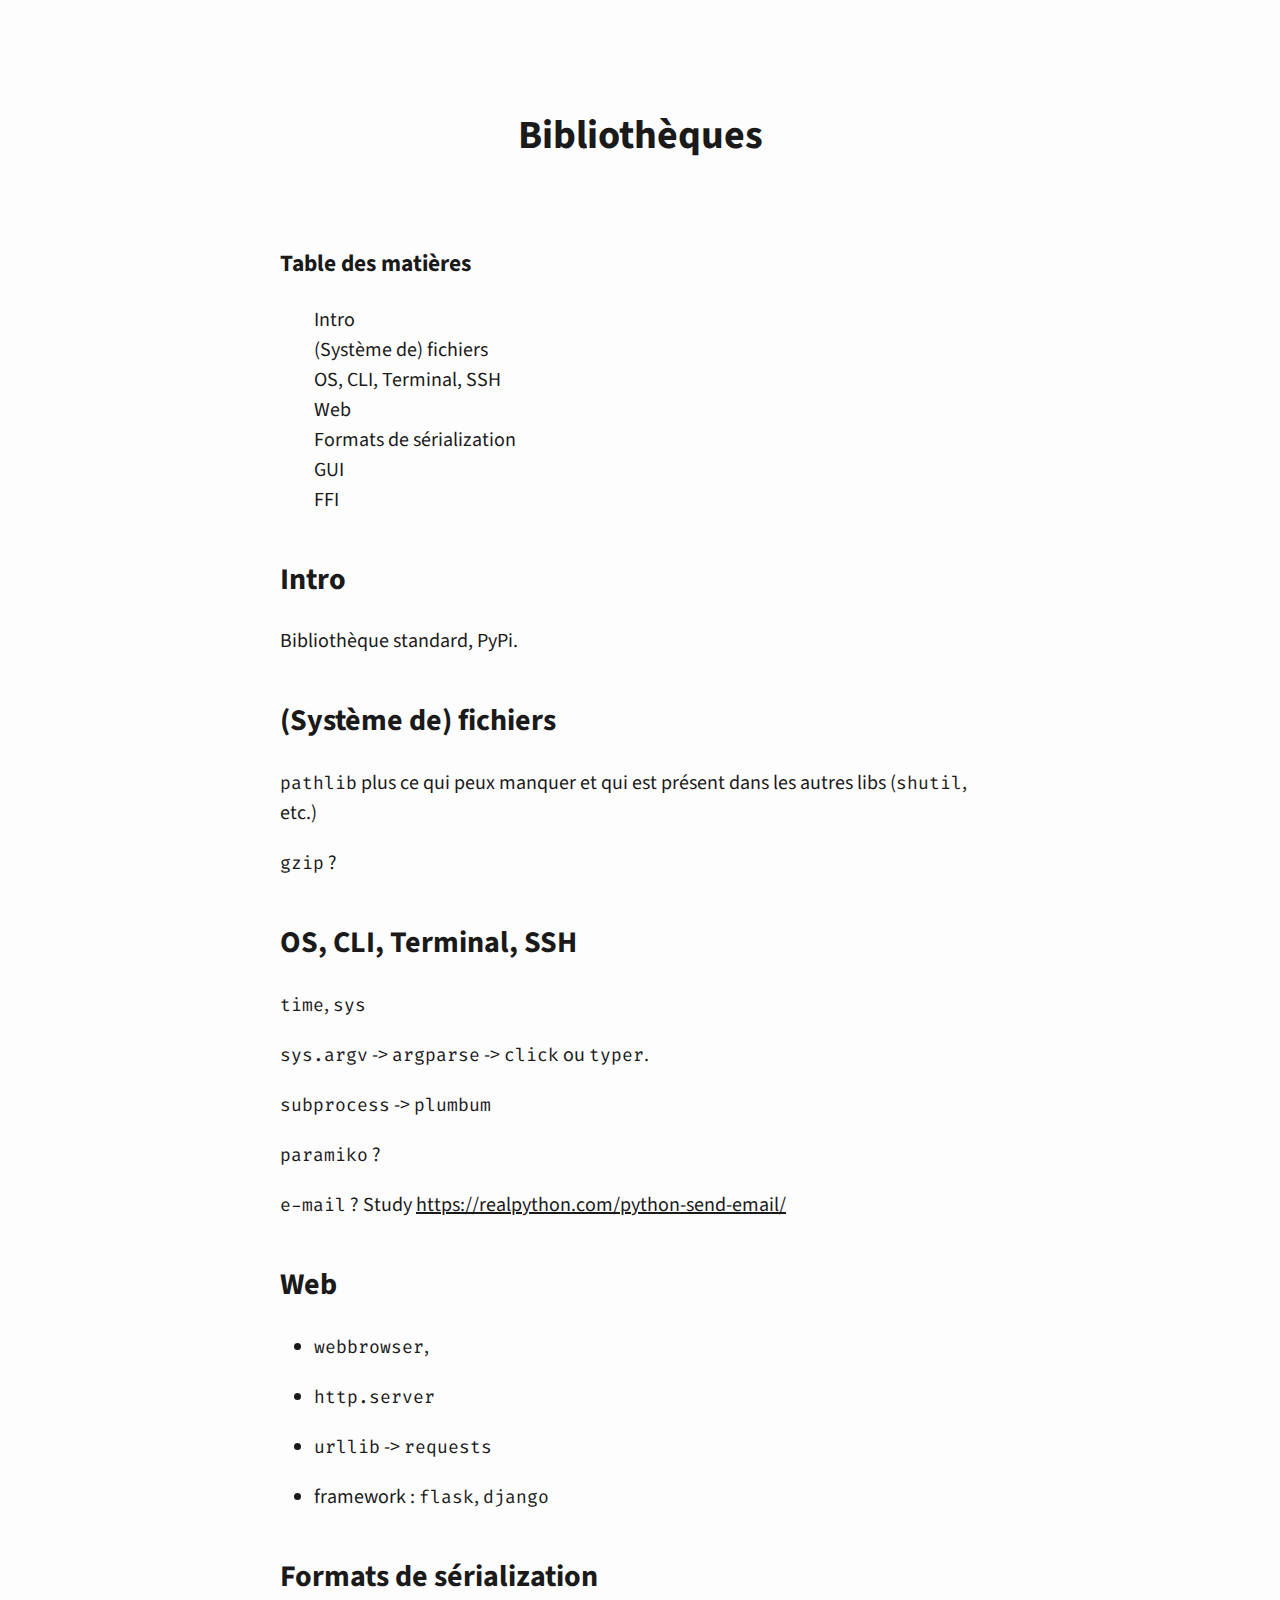
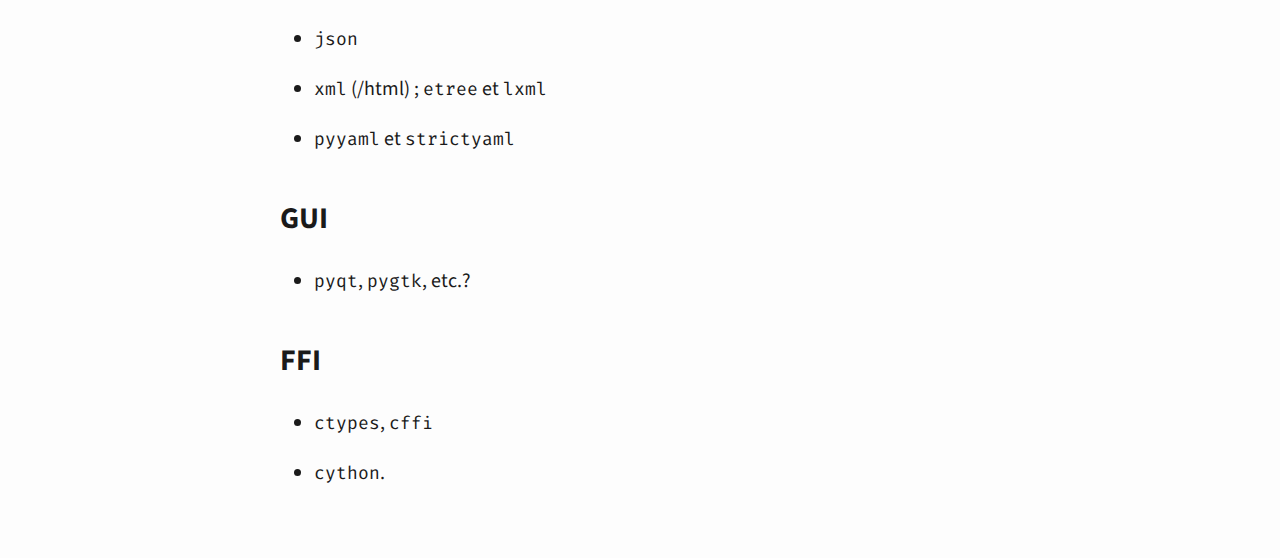
==== cours/bibliothèque/index.html @ 2bdd97fe "fix" ====
<!DOCTYPE html>
<html xmlns="http://www.w3.org/1999/xhtml" lang="fr" xml:lang="fr">
<head>
  <meta charset="utf-8" />
  <meta name="generator" content="pandoc" />
  <meta name="viewport" content="width=device-width, initial-scale=1.0, user-scalable=yes" />
  <title>Bibliothèques</title>
  <style>
    code{white-space: pre-wrap;}
    span.smallcaps{font-variant: small-caps;}
    span.underline{text-decoration: underline;}
    div.column{display: inline-block; vertical-align: top; width: 50%;}
    div.hanging-indent{margin-left: 1.5em; text-indent: -1.5em;}
    ul.task-list{list-style: none;}
  </style>
  <link rel="stylesheet" href="css/style.css" />
  <!--[if lt IE 9]>
    <script src="//cdnjs.cloudflare.com/ajax/libs/html5shiv/3.7.3/html5shiv-printshiv.min.js"></script>
  <![endif]-->
  <!--
  <link rel="preconnect" href="https://fonts.googleapis.com">
  <link rel="preconnect" href="https://fonts.gstatic.com" crossorigin>
  <link href="https://fonts.googleapis.com/css2?family=Inter:wght@400;700&display=swap" rel="stylesheet"> 
  -->

  <link rel="preconnect" href="https://fonts.googleapis.com">
  <link rel="preconnect" href="https://fonts.gstatic.com" crossorigin>
  <link href="https://fonts.googleapis.com/css2?family=Source+Sans+Pro:ital,wght@0,200;0,300;0,400;0,600;0,700;0,900;1,200;1,300;1,400;1,600;1,700;1,900&display=swap" rel="stylesheet"> 
  <link href="https://fonts.googleapis.com/css2?family=Fira+Code:wght@300;400;500;600;700&family=Source+Sans+Pro:ital,wght@0,200;0,300;0,400;0,600;0,700;0,900;1,200;1,300;1,400;1,600;1,700;1,900&display=swap" rel="stylesheet">
  <script>
      document.addEventListener("DOMContentLoaded", (event) => {
          let h3 = document.createElement("h3");
          h3.innerHTML = "Table des matières";
          let toc = document.getElementById("TOC");
          toc.prepend(h3);
      });    
  </script>
  <script>
      document.addEventListener("DOMContentLoaded", (event) => {
          let elts = document.querySelectorAll('body > :not(header):not(nav)');
          let headers = [...elts].filter(elt =>  
              ["H1", "H2", "H3", "H4", "H5", "H6"].includes(elt.tagName)
          )
          for (let header of headers) {
              let anchor = document.createElement("a");
              anchor.setAttribute("href", `#${header.id}`);
              anchor.setAttribute("style", "text-decoration: None;");
              anchor.innerHTML = header.outerHTML;
              header.replaceWith(anchor);
          }
      });    
  </script>
  <script>

      function filterConsole(text) {
          let lines = text.split("\n");

          console.log(lines);

          let pythonConsole = lines && lines[0].startsWith(">>>");
          if (!pythonConsole) {
              return text + "\n\n";
          } else {
              let newLines = [];
              for (let line of lines) {
                  if (line.startsWith(">>> ") || line.startsWith("... ")) {
                      newLines.push(line.slice(4));
                  } else if (line.startsWith("...")){
                      newLines.push(line.slice(3));
                  }

              }
              return newLines.join("\n") + "\n";
          }

      }

      document.addEventListener("DOMContentLoaded", (event) => {
          let codeBlocks = document.querySelectorAll("pre.python")
          for (let codeBlock of codeBlocks) {

              let button = document.createElement("button")
              let icon = document.createElement("img");
              button.appendChild(icon)
              codeBlock.insertBefore(button, codeBlock.firstChild);

              icon.setAttribute("src", "icons/copy.svg");
              icon.setAttribute("style", "opacity: 0.5;")
              button.addEventListener('click', (event) => {
                  let text = button.nextElementSibling.textContent;
                  text = filterConsole(text);
                  navigator.clipboard.writeText(text);
              });

              codeBlock.setAttribute("style", "position: relative");
              button.setAttribute("style", 
              "position: absolute; right: 1em; top: 1em; opacity: 0.0;");

              codeBlock.addEventListener("mouseover", (event) => {
                  button.style.setProperty("transition", "opacity 0.1s ease-out");
                  button.style.setProperty("opacity", "1.0");
              });

              codeBlock.addEventListener("mouseout", (event) => {
                  button.style.setProperty("transition", "opacity 0.75s ease-out");
                  button.style.setProperty("opacity", "0.0");
              });

              button.addEventListener("mouseover", (event) => {
                  icon.style.setProperty("transition", "opacity 0.1s ease-out");
                  icon.style.setProperty("opacity", "0.75");
              })

              button.addEventListener("mouseout", (event) => {
                  icon.style.setProperty("transition", "opacity 0.75s ease-out");
                  icon.style.setProperty("opacity", "0.5");
              })


          }
      });    
  </script>
</head>
<body>
<header id="title-block-header">
<h1 class="title">Bibliothèques</h1>
</header>
<nav id="TOC" role="doc-toc">
<ul>
<li><a href="#intro">Intro</a></li>
<li><a href="#système-de-fichiers">(Système de) fichiers</a></li>
<li><a href="#os-cli-terminal-ssh">OS, CLI, Terminal, SSH</a></li>
<li><a href="#web">Web</a></li>
<li><a href="#formats-de-sérialization">Formats de sérialization</a></li>
<li><a href="#gui">GUI</a></li>
<li><a href="#ffi">FFI</a></li>
</ul>
</nav>
<h2 id="intro">Intro</h2>
<p>Bibliothèque standard, PyPi.</p>
<h2 id="système-de-fichiers">(Système de) fichiers</h2>
<p><code>pathlib</code> plus ce qui peux manquer et qui est présent dans les autres libs (<code>shutil</code>, etc.)</p>
<p><code>gzip</code> ?</p>
<h2 id="os-cli-terminal-ssh">OS, CLI, Terminal, SSH</h2>
<p><code>time</code>, <code>sys</code></p>
<p><code>sys.argv</code> -&gt; <code>argparse</code> -&gt; <code>click</code> ou <code>typer</code>.</p>
<p><code>subprocess</code> -&gt; <code>plumbum</code></p>
<p><code>paramiko</code> ?</p>
<p><code>e-mail</code> ? Study <a href="https://realpython.com/python-send-email/" class="uri">https://realpython.com/python-send-email/</a></p>
<h2 id="web">Web</h2>
<ul>
<li><p><code>webbrowser</code>,</p></li>
<li><p><code>http.server</code></p></li>
<li><p><code>urllib</code> -&gt; <code>requests</code></p></li>
<li><p>framework : <code>flask</code>, <code>django</code></p></li>
</ul>
<h2 id="formats-de-sérialization">Formats de sérialization</h2>
<ul>
<li><p><code>json</code></p></li>
<li><p><code>xml</code> (/html) ; <code>etree</code> et <code>lxml</code></p></li>
<li><p><code>pyyaml</code> et <code>strictyaml</code></p></li>
</ul>
<h2 id="gui">GUI</h2>
<ul>
<li><code>pyqt</code>, <code>pygtk</code>, etc.?</li>
</ul>
<h2 id="ffi">FFI</h2>
<ul>
<li><p><code>ctypes</code>, <code>cffi</code></p></li>
<li><p><code>cython</code>.</p></li>
</ul>
</body>
</html>
---- cours/bibliothèque/css/style.css ----
html {
    line-height: 1.5;
    font-family: "Source Sans Pro", sans-serif;
    font-size: 20px;
    color: #1a1a1a;
    background-color: #fdfdfd;
  }
code:not(fuckcss){
    font-family: "Fira Code", monospace;
    font-size: 90%;
}

pre:not(fuckcss) {
  background: #f1f3f5;
  padding: 1em;
}

figure:not(fuckcss) {
  width: 100%;
  display: inline-block;
  margin: 1em 0em 1em 0em;
}

img {
  max-width: 100%;
  display: block; 
  margin: auto;
  text-align: center;
}

figcaption {
  text-align: center;
}

  body {
    margin: 0 auto;
    max-width: 36em;
    padding-left: 50px;
    padding-right: 50px;
    padding-top: 50px;
    padding-bottom: 50px;
    hyphens: auto;
    overflow-wrap: break-word;
    text-rendering: optimizeLegibility;
    font-kerning: normal;
  }
  @media (max-width: 600px) {
    body {
      font-size: 0.9em;
      padding: 1em;
    }
  }
  @media print {
    body {
      background-color: transparent;
      color: black;
      font-size: 12pt;
    }
    p, h2, h3 {
        orphans: 3;
        widows: 3;
      }
      h2, h3, h4 {
        page-break-after: avoid;
      }
    }
    p {
      margin: 1em 0;
    }
    a {
      color: #1a1a1a;
    }
    a:visited {
      color: #1a1a1a;
    }
    img {
      max-width: 100%;
    }
    h1, h2, h3, h4, h5, h6 {
      margin-top: 1.4em;
    }
    h5, h6 {
      font-size: 1em;
      font-style: italic;
    }
    h6 {
      font-weight: normal;
    }
    ol, ul {
      padding-left: 1.7em;
      margin-top: 1em;
    }
    li > ol, li > ul {
      margin-top: 0;
    }
    blockquote {
        margin: 1em 0 1em 1.7em;
        padding-left: 1em;
        border-left: 2px solid #e6e6e6;
        color: #606060;
      }
      code {
        font-family: Menlo, Monaco, 'Lucida Console', Consolas, monospace;
        font-size: 85%;
        margin: 0;
      }
      pre {
        margin: 1em 0;
        overflow: auto;
      }
      pre code {
        padding: 0;
        overflow: visible;
        overflow-wrap: normal;
      }
      .sourceCode {
       background-color: transparent;
       overflow: visible;
      }
      hr {
        background-color: #1a1a1a;
        border: none;
        height: 1px;
        margin: 1em 0;
      }
      table {
        margin: 1em 0;
        border-collapse: collapse;
        width: 100%;
        overflow-x: auto;
        display: block;
        font-variant-numeric: lining-nums tabular-nums;
      }
      table caption {
        margin-bottom: 0.75em;
      }
      tbody {
        margin-top: 0.5em;
        border-top: 1px solid #1a1a1a;
        border-bottom: 1px solid #1a1a1a;
      }
      th {
        border-top: 1px solid #1a1a1a;
        padding: 0.25em 0.5em 0.25em 0.5em;
      }
      td {
        padding: 0.125em 0.5em 0.25em 0.5em;
      }
      header {
        margin-bottom: 4em;
        text-align: center;
      }
      #TOC li {
        list-style: none;
      }
      #TOC a:not(:hover) {
        text-decoration: none;
      }
      code{white-space: pre-wrap;}
      span.smallcaps{font-variant: small-caps;}
      span.underline{text-decoration: underline;}
      div.column{display: inline-block; vertical-align: top; width: 50%;}
      div.hanging-indent{margin-left: 1.5em; text-indent: -1.5em;}
      ul.task-list{list-style: none;}
      .display.math{display: block; text-align: center; margin: 0.5rem auto;}
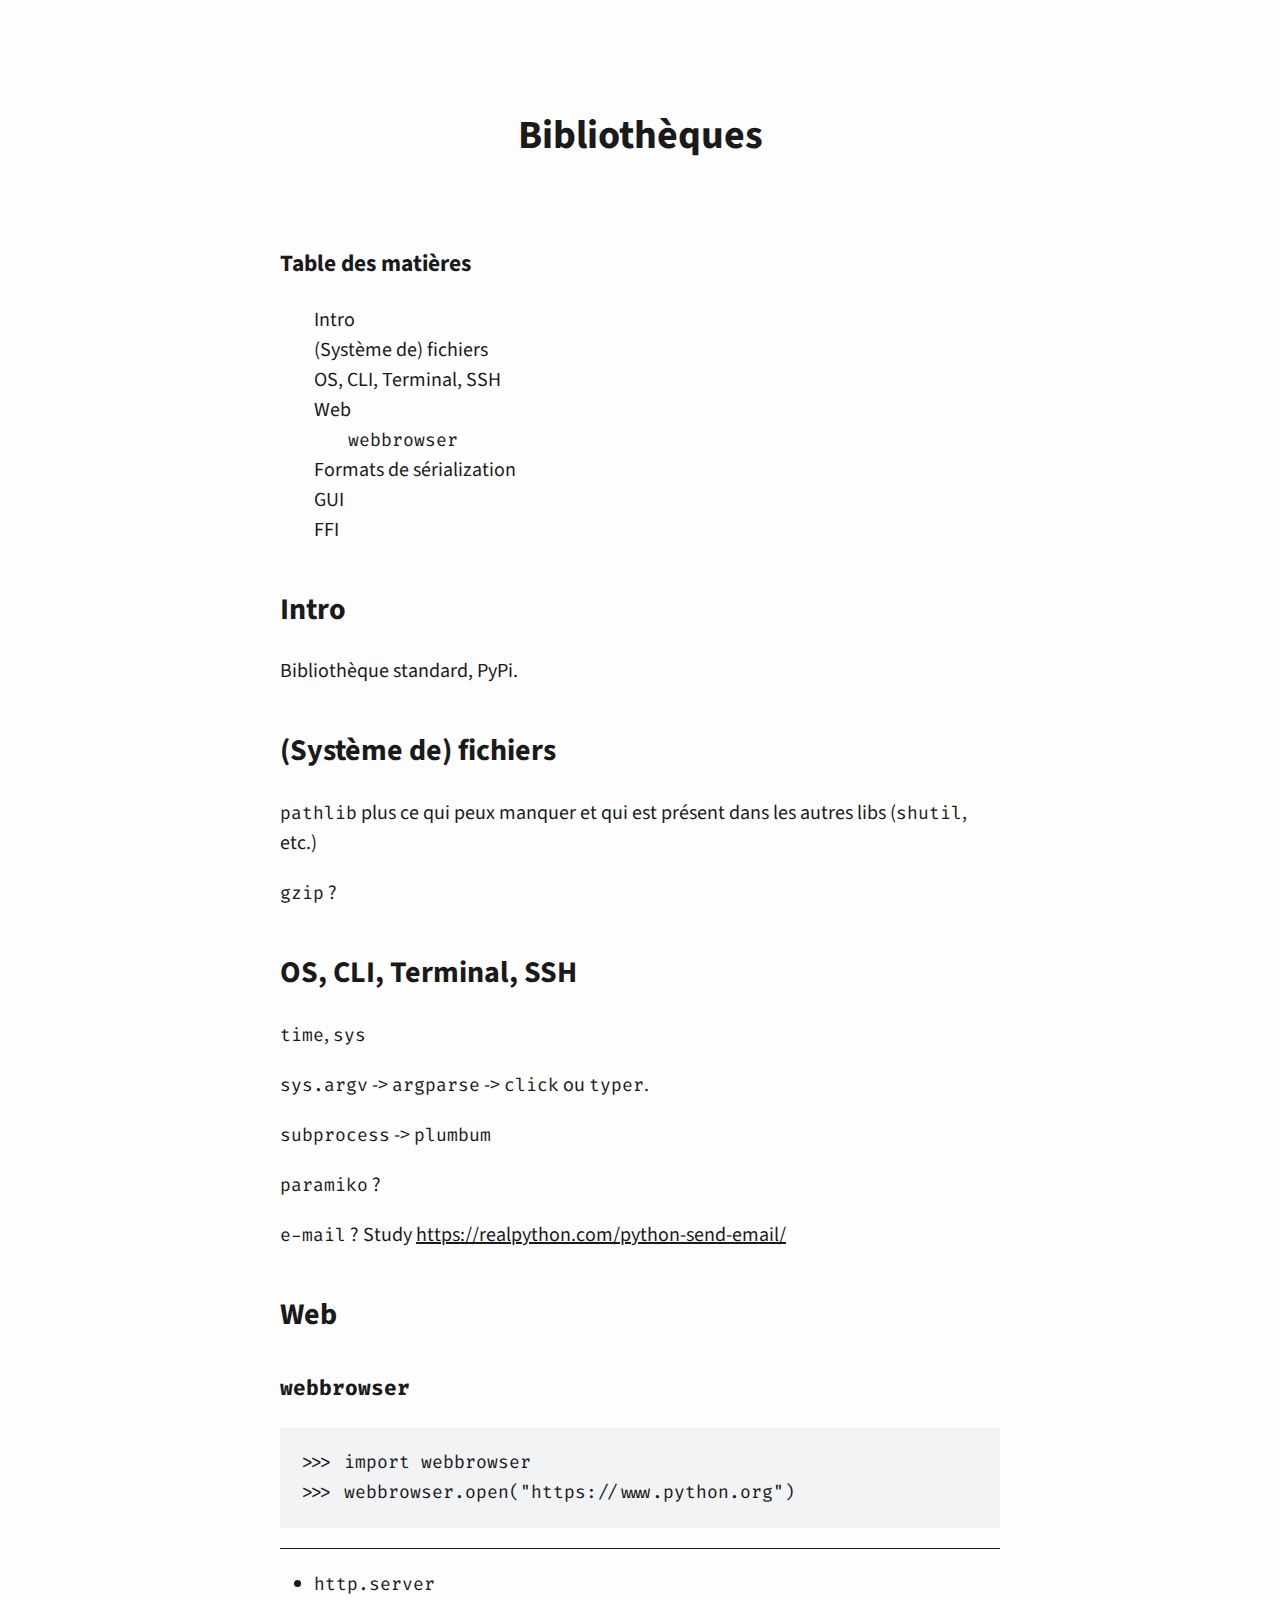
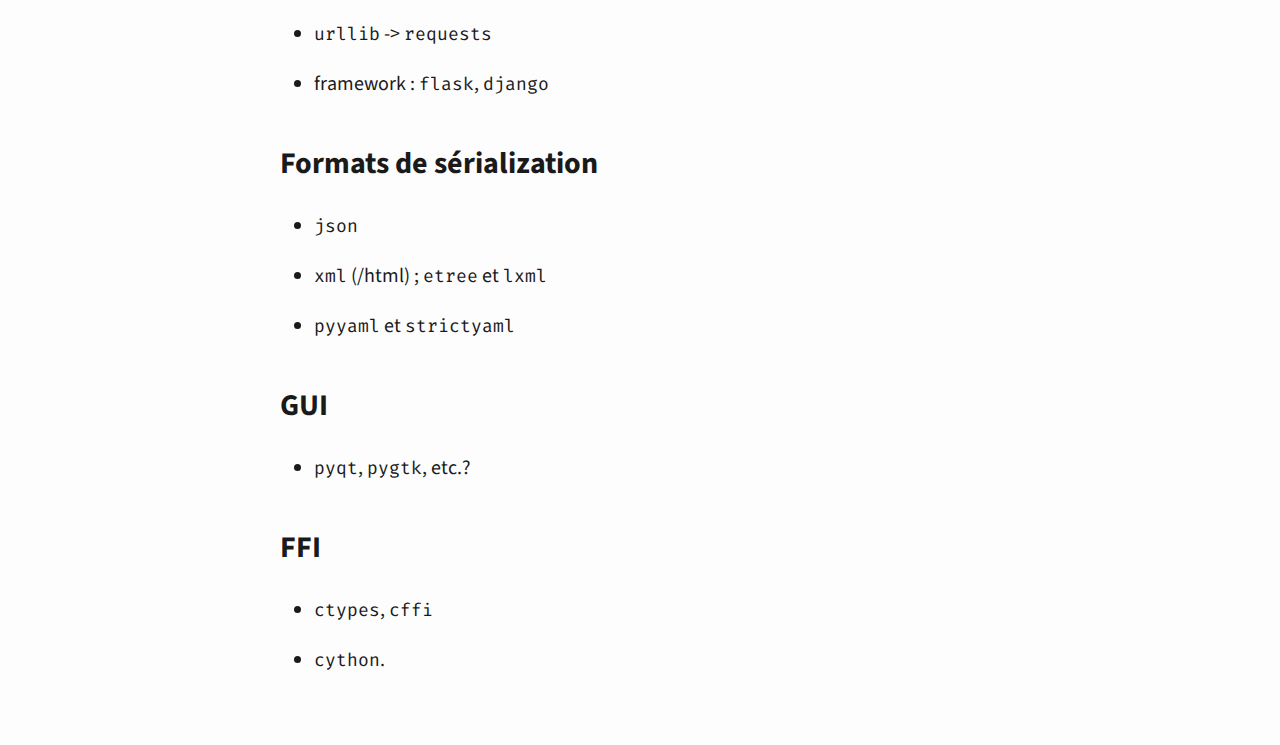
==== commit e7ec8777: "update" ====
--- a/cours/bibliothèque/index.html
+++ b/cours/bibliothèque/index.html
@@ -130,7 +130,10 @@
 <li><a href="#intro">Intro</a></li>
 <li><a href="#système-de-fichiers">(Système de) fichiers</a></li>
 <li><a href="#os-cli-terminal-ssh">OS, CLI, Terminal, SSH</a></li>
-<li><a href="#web">Web</a></li>
+<li><a href="#web">Web</a>
+<ul>
+<li><a href="#webbrowser"><code>webbrowser</code></a></li>
+</ul></li>
 <li><a href="#formats-de-sérialization">Formats de sérialization</a></li>
 <li><a href="#gui">GUI</a></li>
 <li><a href="#ffi">FFI</a></li>
@@ -148,8 +151,11 @@
 <p><code>paramiko</code> ?</p>
 <p><code>e-mail</code> ? Study <a href="https://realpython.com/python-send-email/" class="uri">https://realpython.com/python-send-email/</a></p>
 <h2 id="web">Web</h2>
+<h3 id="webbrowser"><code>webbrowser</code></h3>
+<pre class="python"><code>&gt;&gt;&gt; import webbrowser
+&gt;&gt;&gt; webbrowser.open(&quot;https://www.python.org&quot;)</code></pre>
+<hr />
 <ul>
-<li><p><code>webbrowser</code>,</p></li>
 <li><p><code>http.server</code></p></li>
 <li><p><code>urllib</code> -&gt; <code>requests</code></p></li>
 <li><p>framework : <code>flask</code>, <code>django</code></p></li>
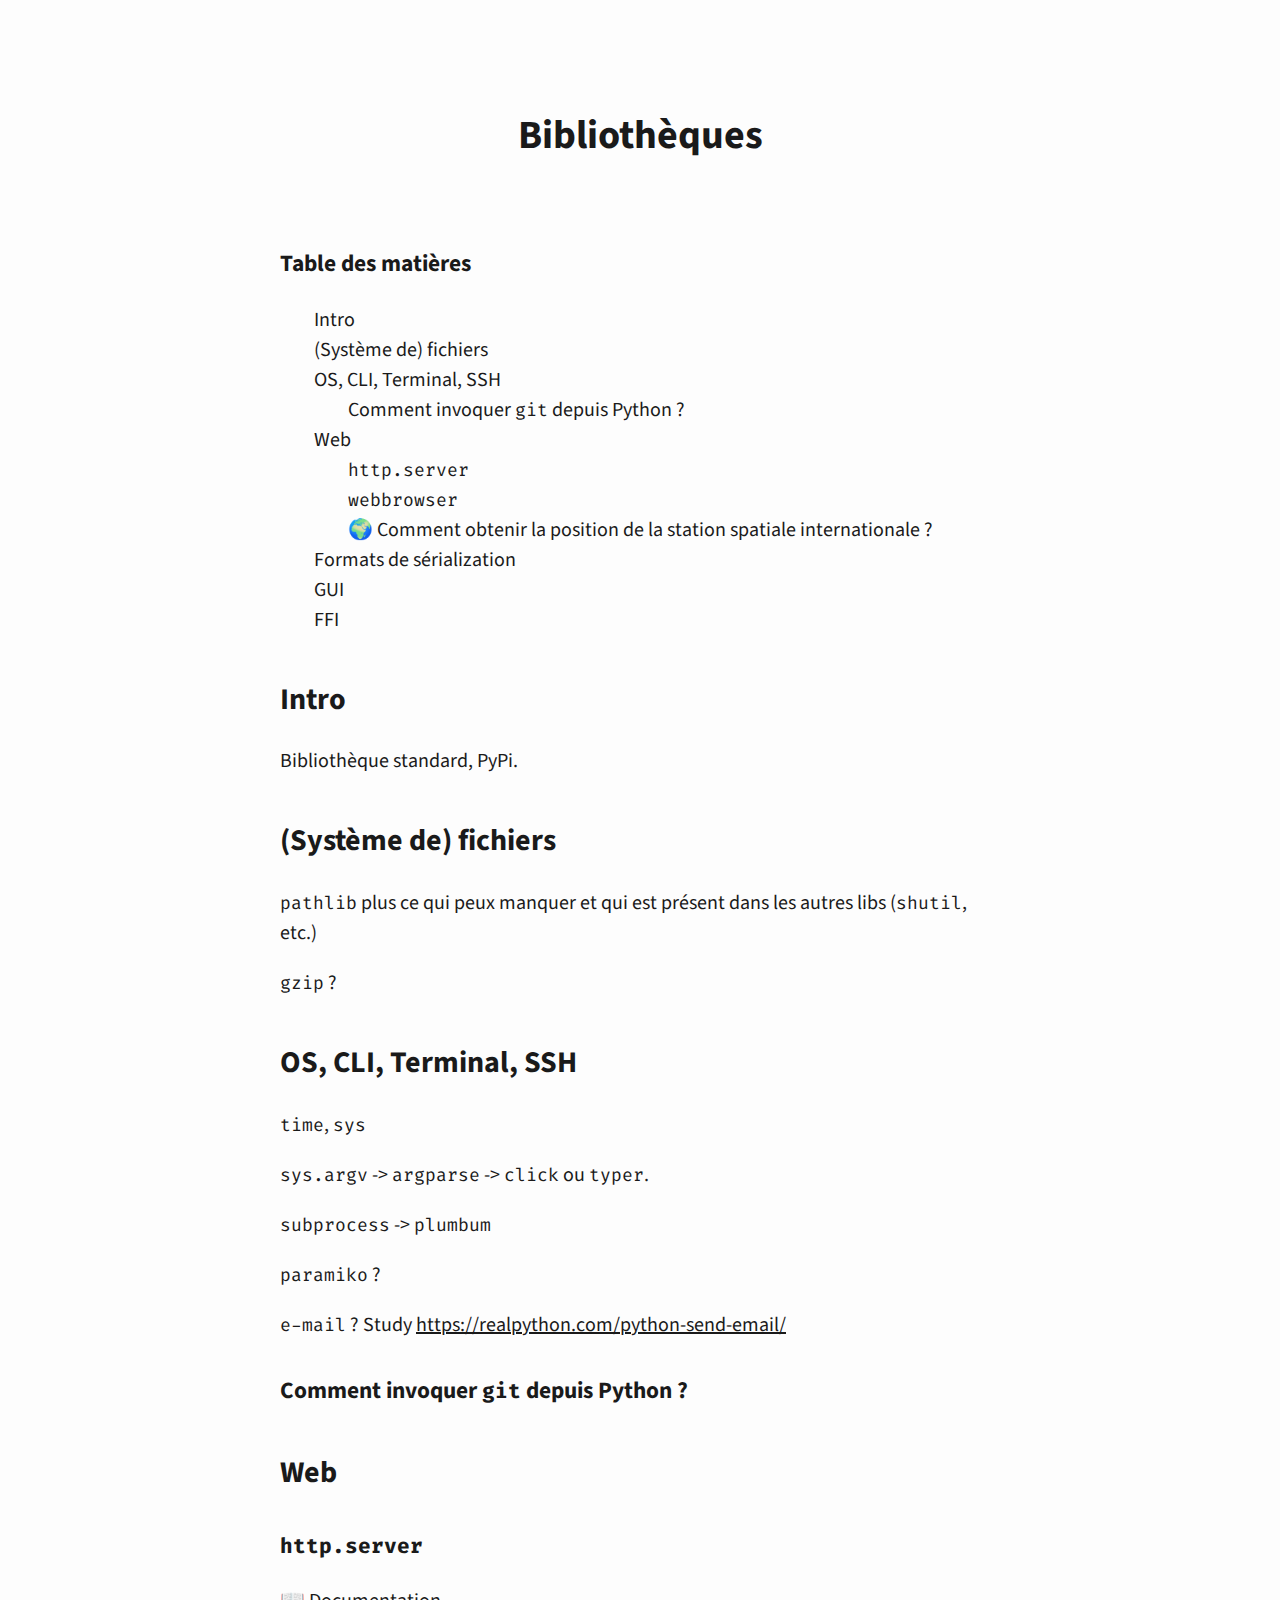
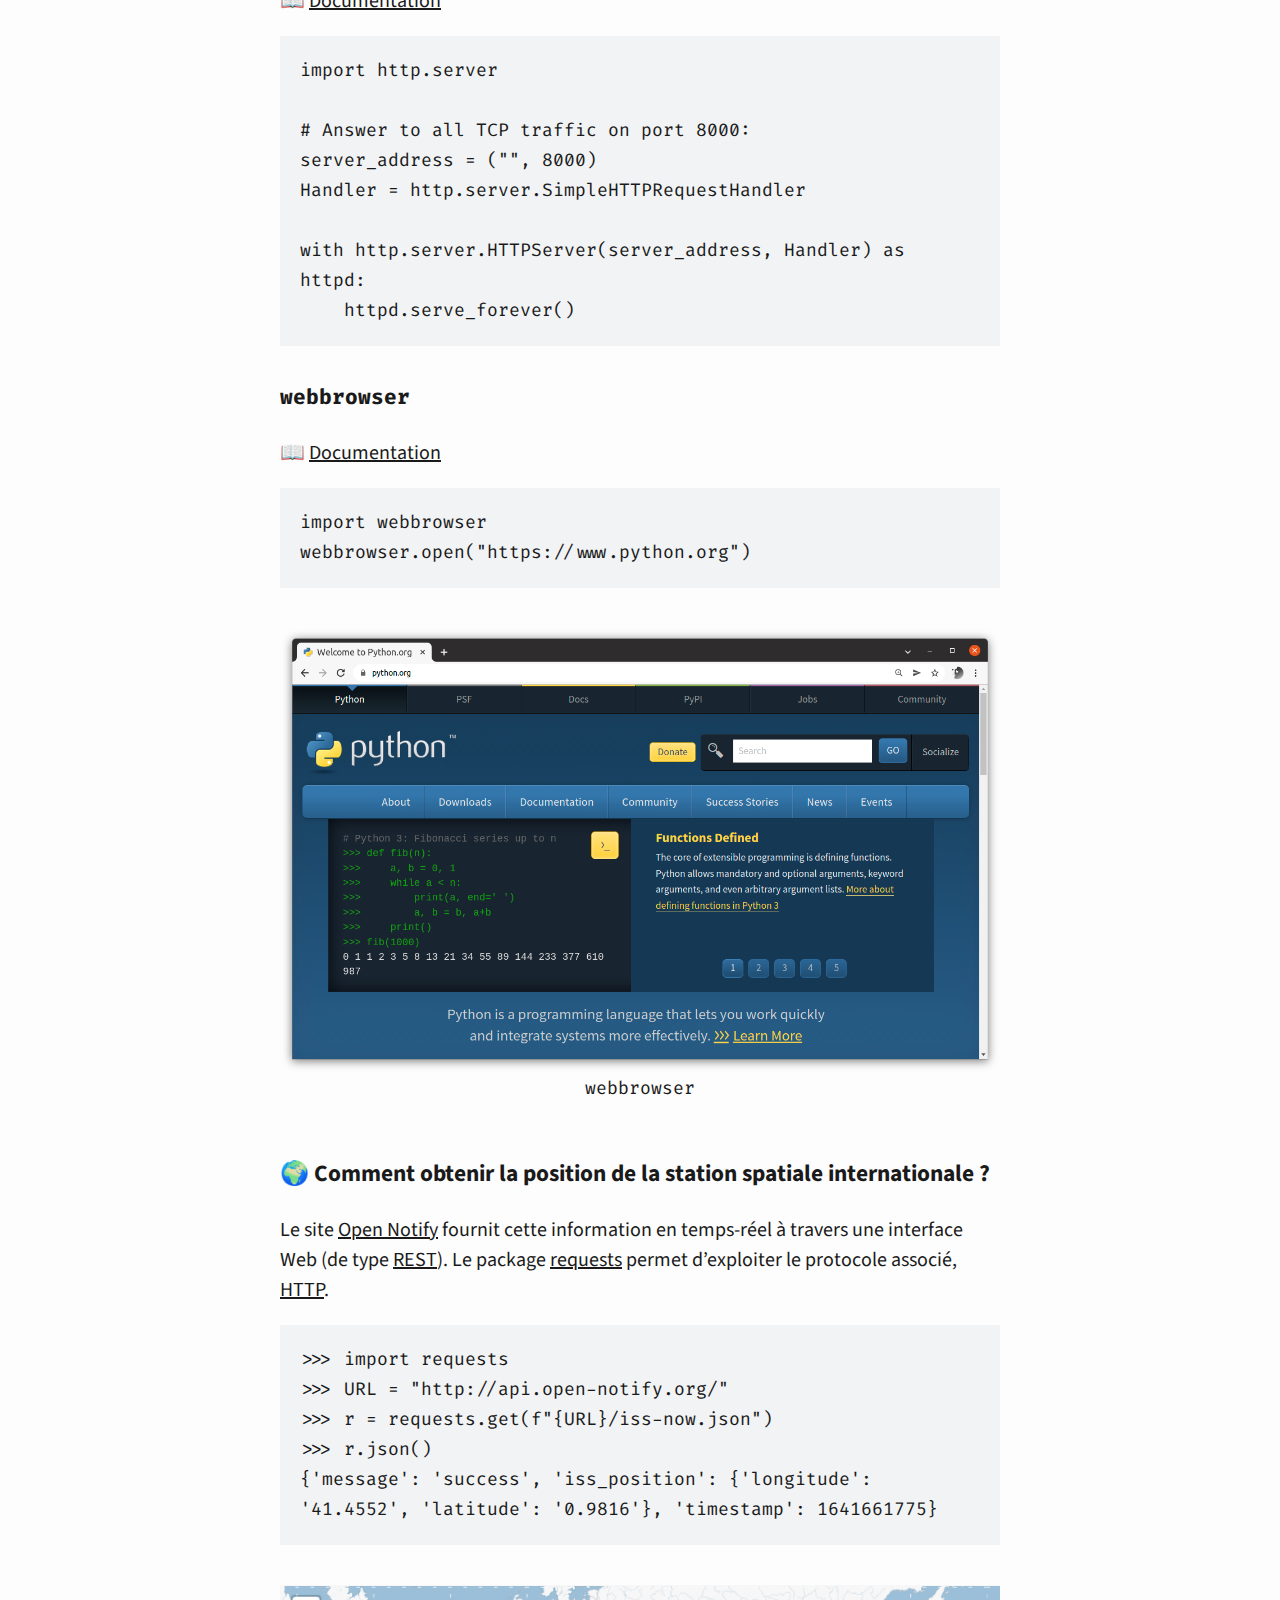
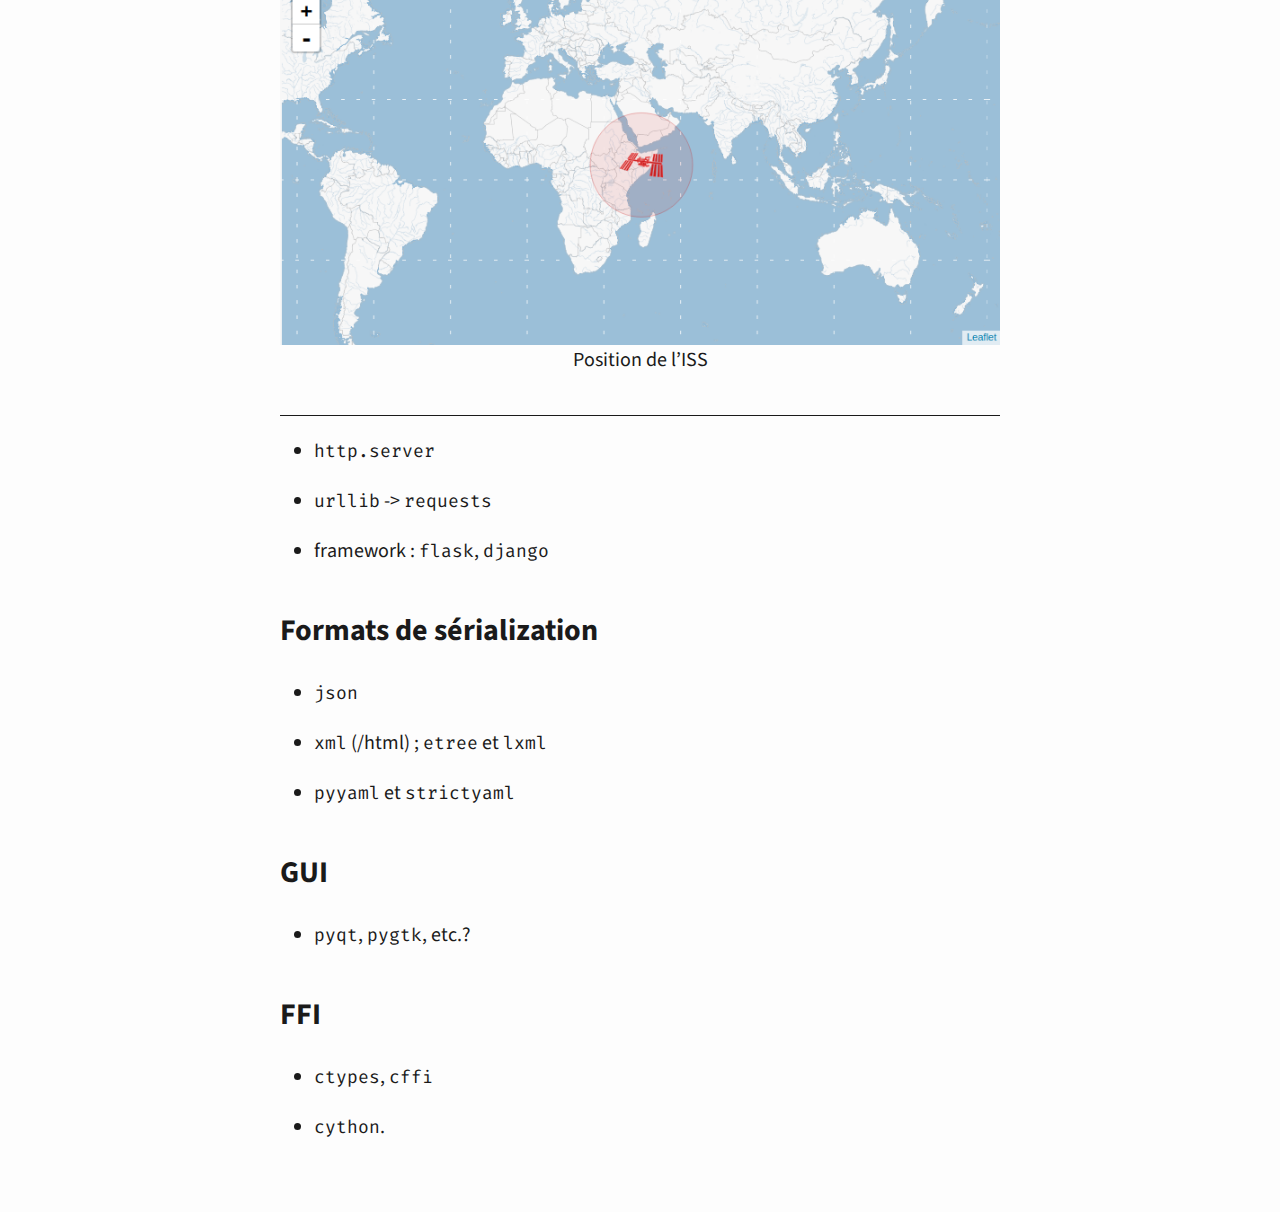
==== commit 1b5ea8a8: "snapshot" ====
--- a/cours/bibliothèque/index.html
+++ b/cours/bibliothèque/index.html
@@ -129,10 +129,15 @@
 <ul>
 <li><a href="#intro">Intro</a></li>
 <li><a href="#système-de-fichiers">(Système de) fichiers</a></li>
-<li><a href="#os-cli-terminal-ssh">OS, CLI, Terminal, SSH</a></li>
+<li><a href="#os-cli-terminal-ssh">OS, CLI, Terminal, SSH</a>
+<ul>
+<li><a href="#comment-invoquer-git-depuis-python">Comment invoquer <code>git</code> depuis Python ?</a></li>
+</ul></li>
 <li><a href="#web">Web</a>
 <ul>
+<li><a href="#http.server"><code>http.server</code></a></li>
 <li><a href="#webbrowser"><code>webbrowser</code></a></li>
+<li><a href="#comment-obtenir-la-position-de-la-station-spatiale-internationale">🌍 Comment obtenir la position de la station spatiale internationale ?</a></li>
 </ul></li>
 <li><a href="#formats-de-sérialization">Formats de sérialization</a></li>
 <li><a href="#gui">GUI</a></li>
@@ -150,10 +155,35 @@
 <p><code>subprocess</code> -&gt; <code>plumbum</code></p>
 <p><code>paramiko</code> ?</p>
 <p><code>e-mail</code> ? Study <a href="https://realpython.com/python-send-email/" class="uri">https://realpython.com/python-send-email/</a></p>
+<h3 id="comment-invoquer-git-depuis-python">Comment invoquer <code>git</code> depuis Python ?</h3>
 <h2 id="web">Web</h2>
+<h3 id="http.server"><code>http.server</code></h3>
+<p>📖 <a href="https://docs.python.org/3/library/http.server.html">Documentation</a></p>
+<pre class="python"><code>import http.server
+
+# Answer to all TCP traffic on port 8000:
+server_address = (&quot;&quot;, 8000)  
+Handler = http.server.SimpleHTTPRequestHandler
+
+with http.server.HTTPServer(server_address, Handler) as httpd:
+    httpd.serve_forever()</code></pre>
 <h3 id="webbrowser"><code>webbrowser</code></h3>
-<pre class="python"><code>&gt;&gt;&gt; import webbrowser
-&gt;&gt;&gt; webbrowser.open(&quot;https://www.python.org&quot;)</code></pre>
+<p>📖 <a href="https://docs.python.org/3/library/webbrowser.html">Documentation</a></p>
+<pre class="python"><code>import webbrowser
+webbrowser.open(&quot;https://www.python.org&quot;)</code></pre>
+<figure>
+<img src="images/webbrowser.png" alt="webbrowser" /><figcaption aria-hidden="true"><code>webbrowser</code></figcaption>
+</figure>
+<h3 id="comment-obtenir-la-position-de-la-station-spatiale-internationale">🌍 Comment obtenir la position de la station spatiale internationale ?</h3>
+<p>Le site <a href="http://open-notify.org/">Open Notify</a> fournit cette information en temps-réel à travers une interface Web (de type <a href="https://fr.wikipedia.org/wiki/Representational_state_transfer">REST</a>). Le package <a href="https://docs.python-requests.org/en/latest/">requests</a> permet d’exploiter le protocole associé, <a href="https://developer.mozilla.org/fr/docs/Web/HTTP">HTTP</a>.</p>
+<pre class="python"><code>&gt;&gt;&gt; import requests
+&gt;&gt;&gt; URL = &quot;http://api.open-notify.org/&quot;
+&gt;&gt;&gt; r = requests.get(f&quot;{URL}/iss-now.json&quot;)
+&gt;&gt;&gt; r.json()
+{&#39;message&#39;: &#39;success&#39;, &#39;iss_position&#39;: {&#39;longitude&#39;: &#39;41.4552&#39;, &#39;latitude&#39;: &#39;0.9816&#39;}, &#39;timestamp&#39;: 1641661775}</code></pre>
+<figure>
+<img src="images/ISS.png" alt="Position de l’ISS" /><figcaption aria-hidden="true">Position de l’ISS</figcaption>
+</figure>
 <hr />
 <ul>
 <li><p><code>http.server</code></p></li>
